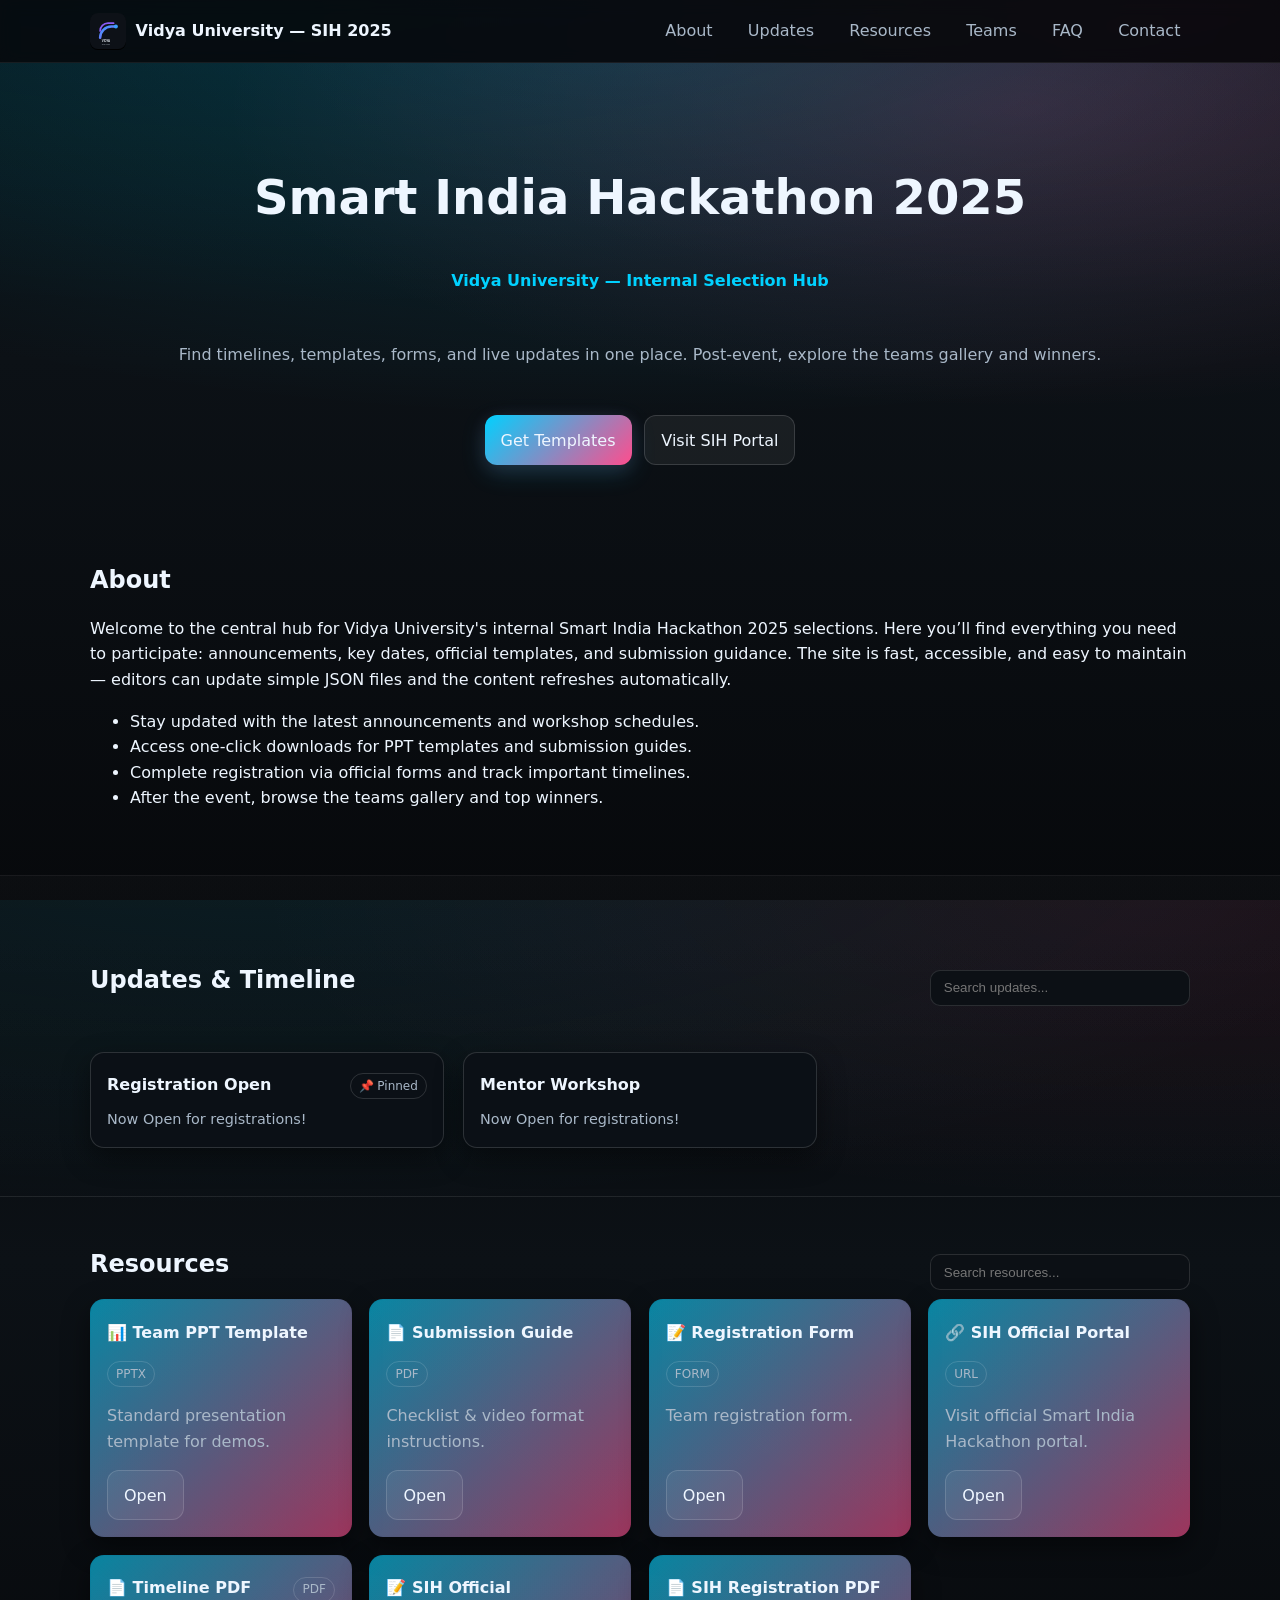
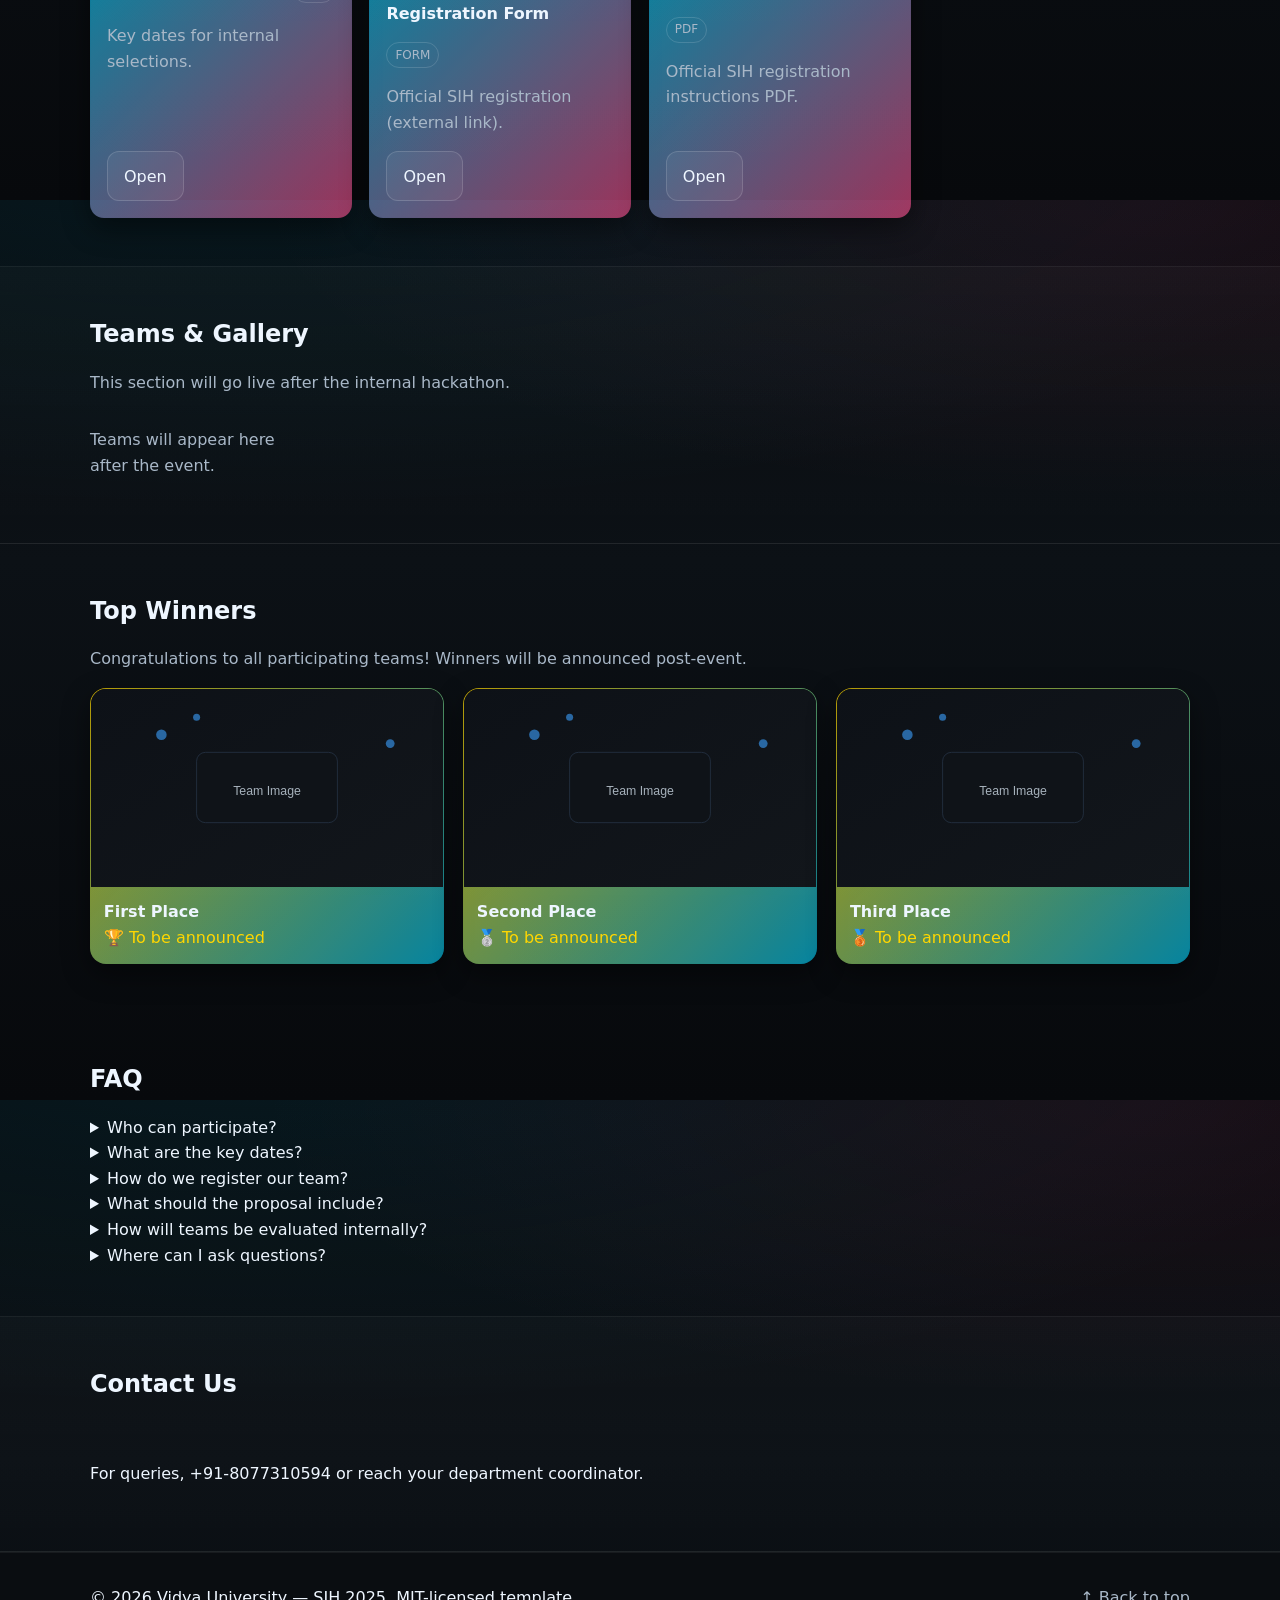
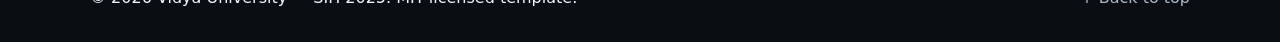
==== index.html @ ec6bb864 "chore: add root redirect and 404 for GitHub Pages" ====
<!doctype html>
<html lang="en">
<head>
  <meta charset="utf-8">
  <meta name="viewport" content="width=device-width, initial-scale=1">
  <title>Redirecting…</title>
  <meta http-equiv="refresh" content="0; url=sih-vidya-landing/">
  <link rel="canonical" href="sih-vidya-landing/">
  <style>
    body{font-family:system-ui,Segoe UI,Roboto,Arial,sans-serif;padding:2rem;background:#0d1117;color:#e7edf3}
    a{color:#00d1ff}
  </style>
  <script>
    (function(){
      var target = 'sih-vidya-landing/';
      var q = window.location.search || '';
      var h = window.location.hash || '';
      try{ window.location.replace(target + q + h); }catch(e){ window.location.href = target + q + h; }
    })();
  </script>
  </head>
<body>
  <p>Redirecting to <a href="sih-vidya-landing/">sih-vidya-landing/</a>…</p>
</body>
</html>
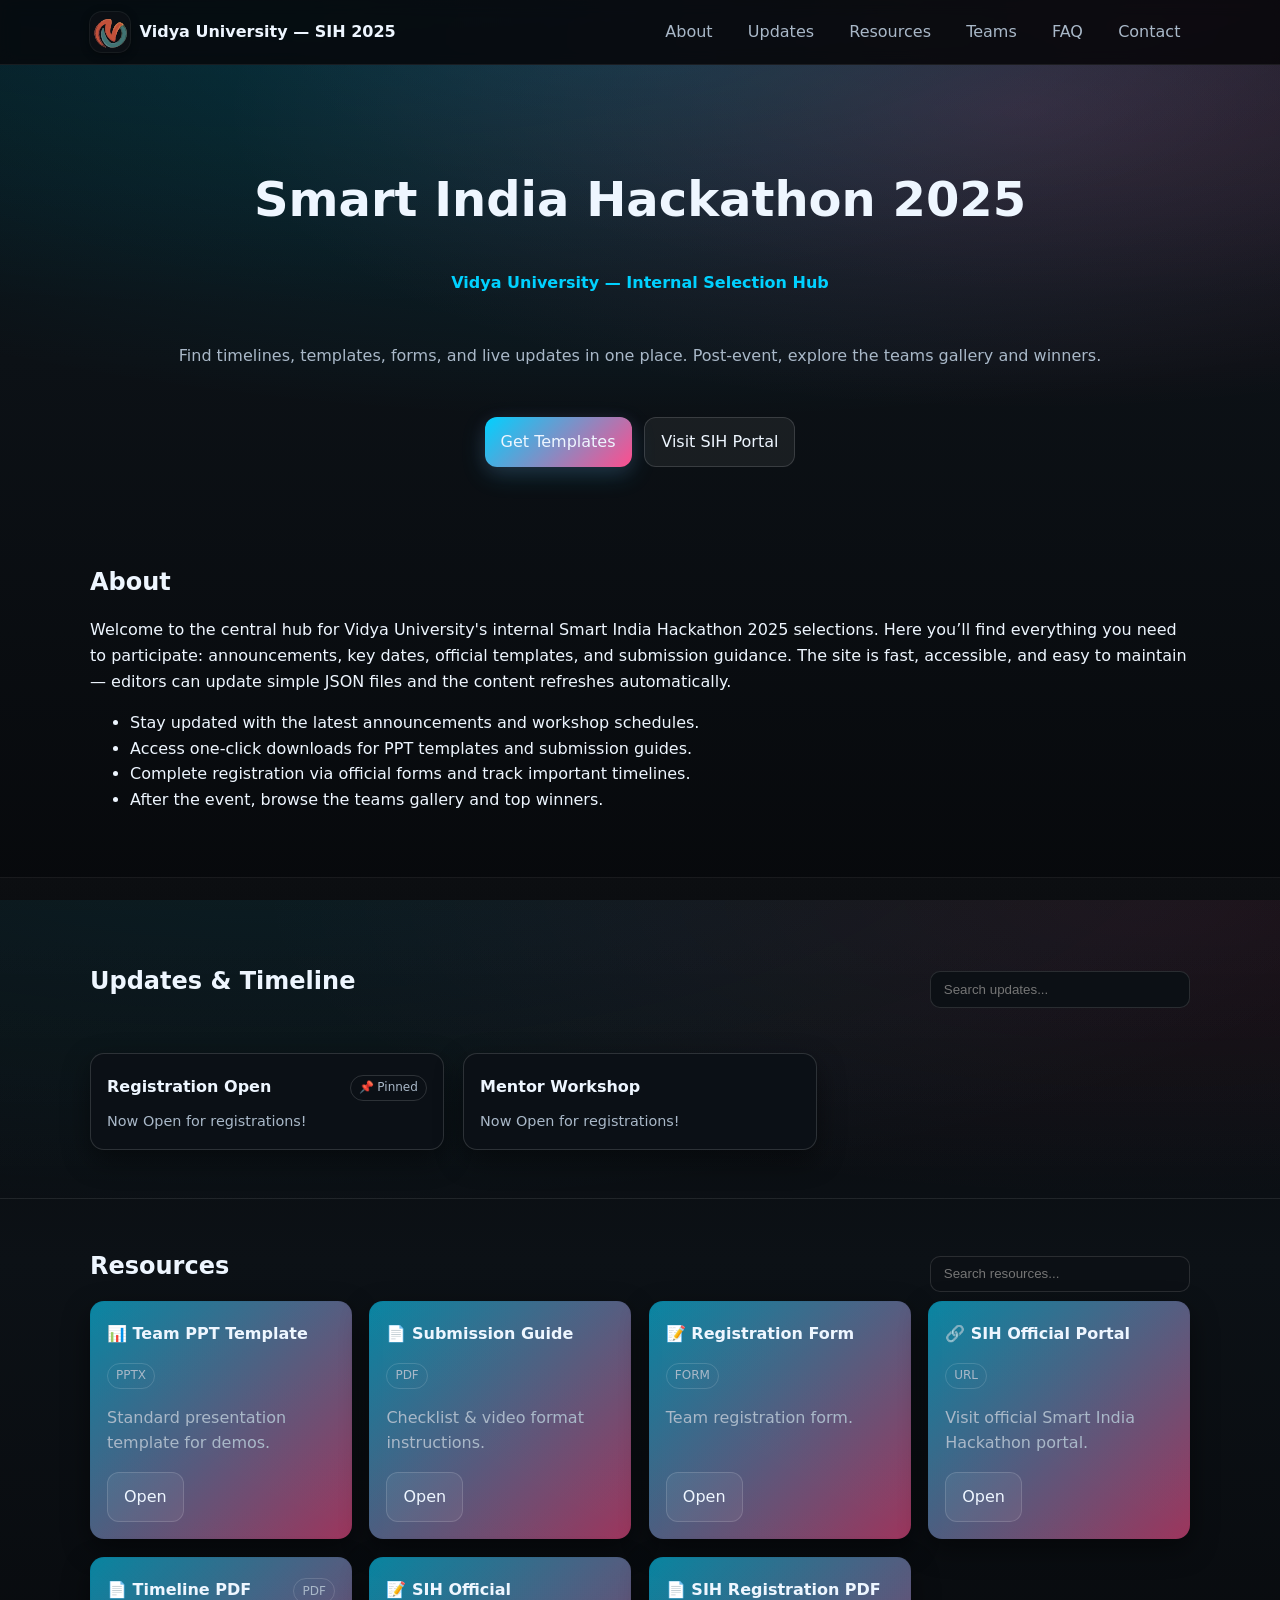
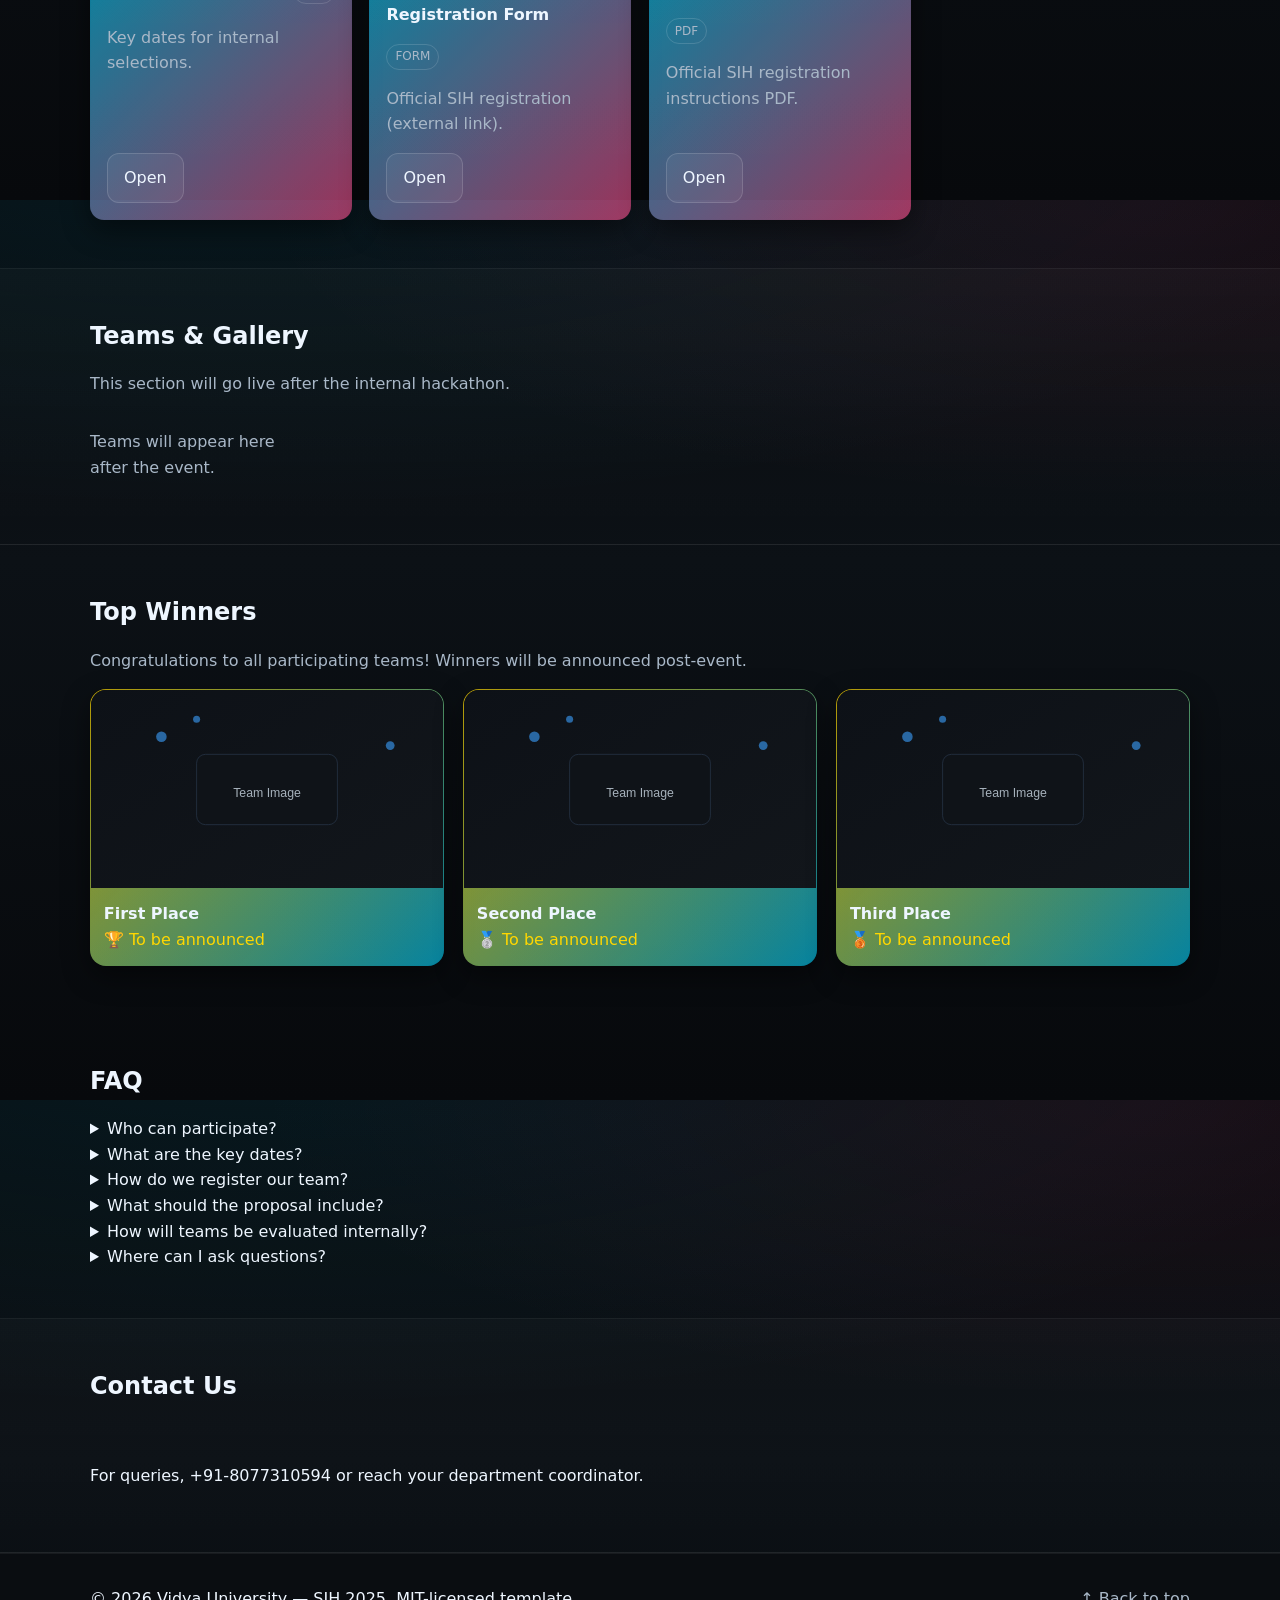
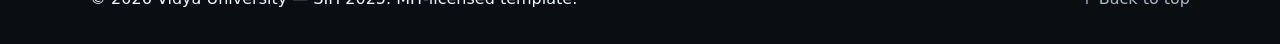
==== commit 70ef2f0e: "feat(ads): integrate Google AdSense auto-ads code across pages" ====
--- a/index.html
+++ b/index.html
@@ -5,6 +5,8 @@
   <meta name="viewport" content="width=device-width, initial-scale=1">
   <title>Redirecting…</title>
   <meta http-equiv="refresh" content="0; url=sih-vidya-landing/">
+  <meta name="google-adsense-account" content="ca-pub-8051903518935723" />
+  <script async src="https://pagead2.googlesyndication.com/pagead/js/adsbygoogle.js?client=ca-pub-8051903518935723" crossorigin="anonymous"></script>
   <link rel="canonical" href="sih-vidya-landing/">
   <style>
     body{font-family:system-ui,Segoe UI,Roboto,Arial,sans-serif;padding:2rem;background:#0d1117;color:#e7edf3}
